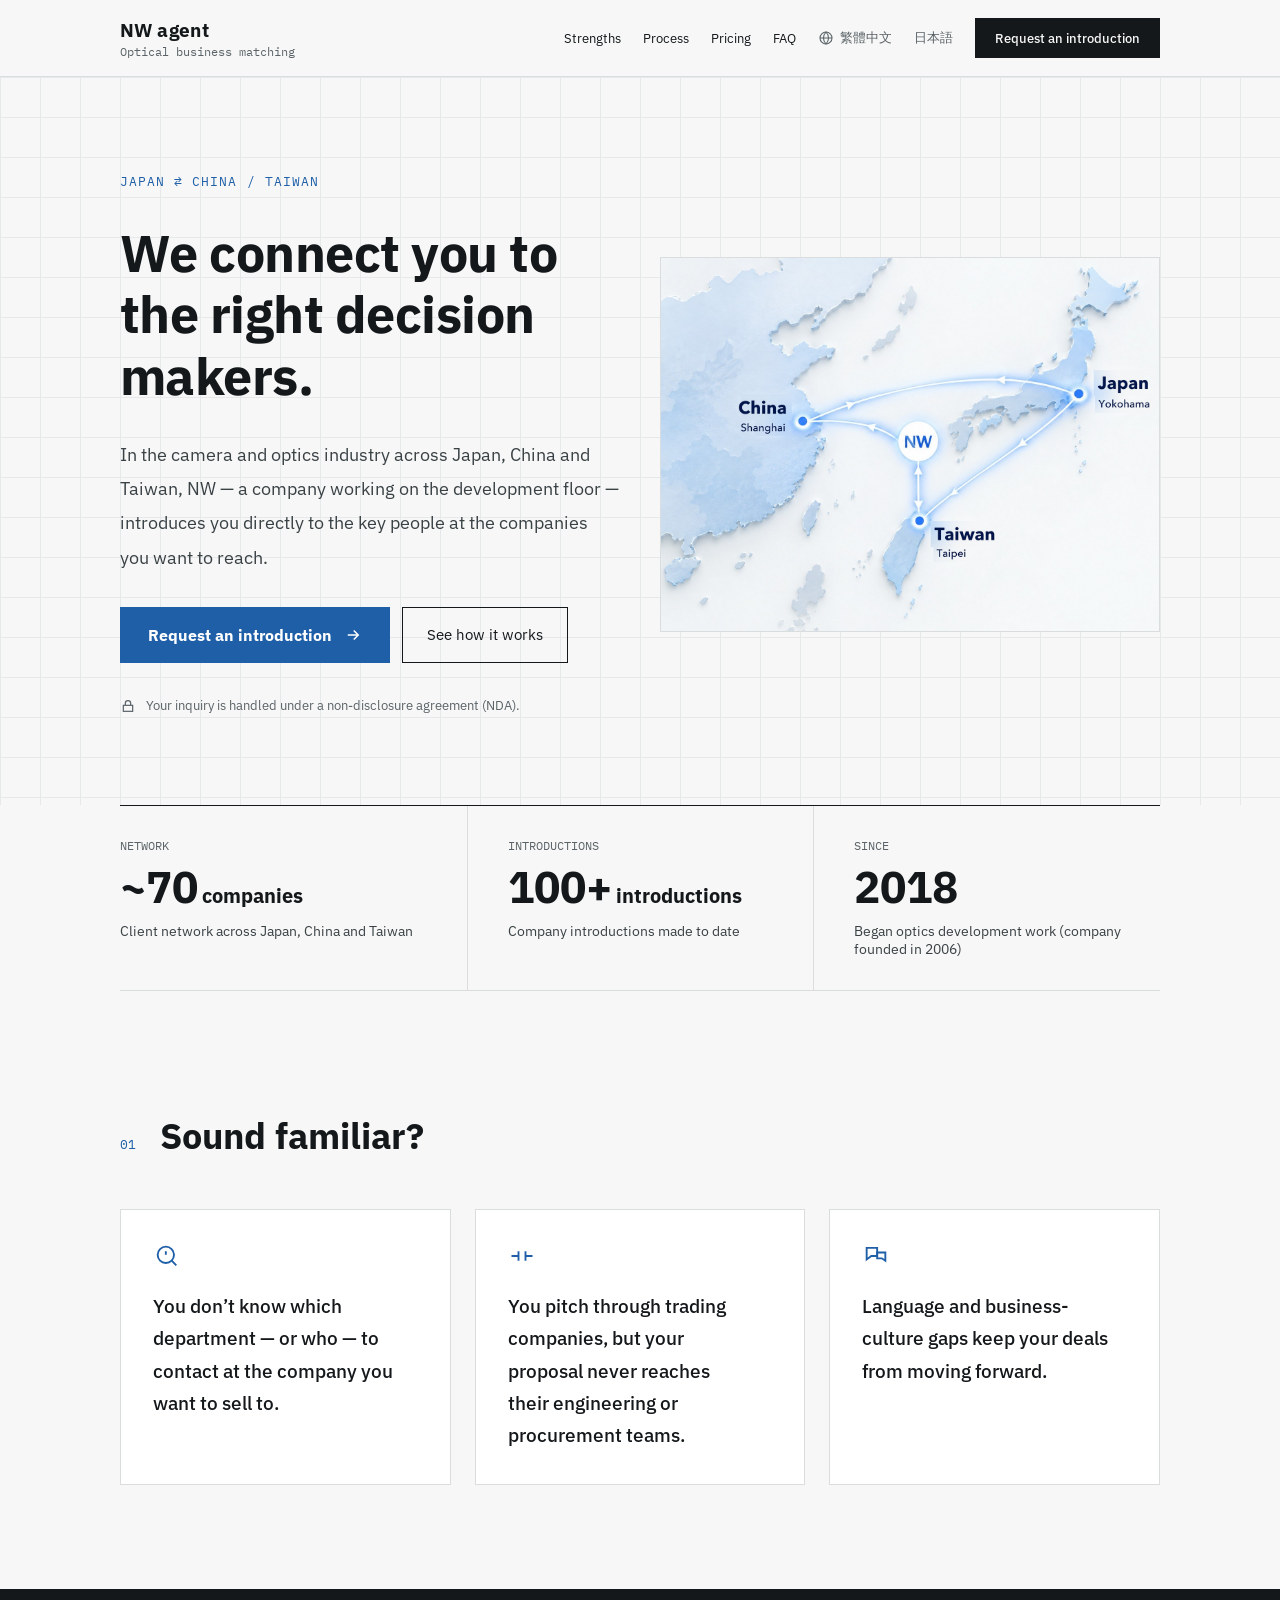
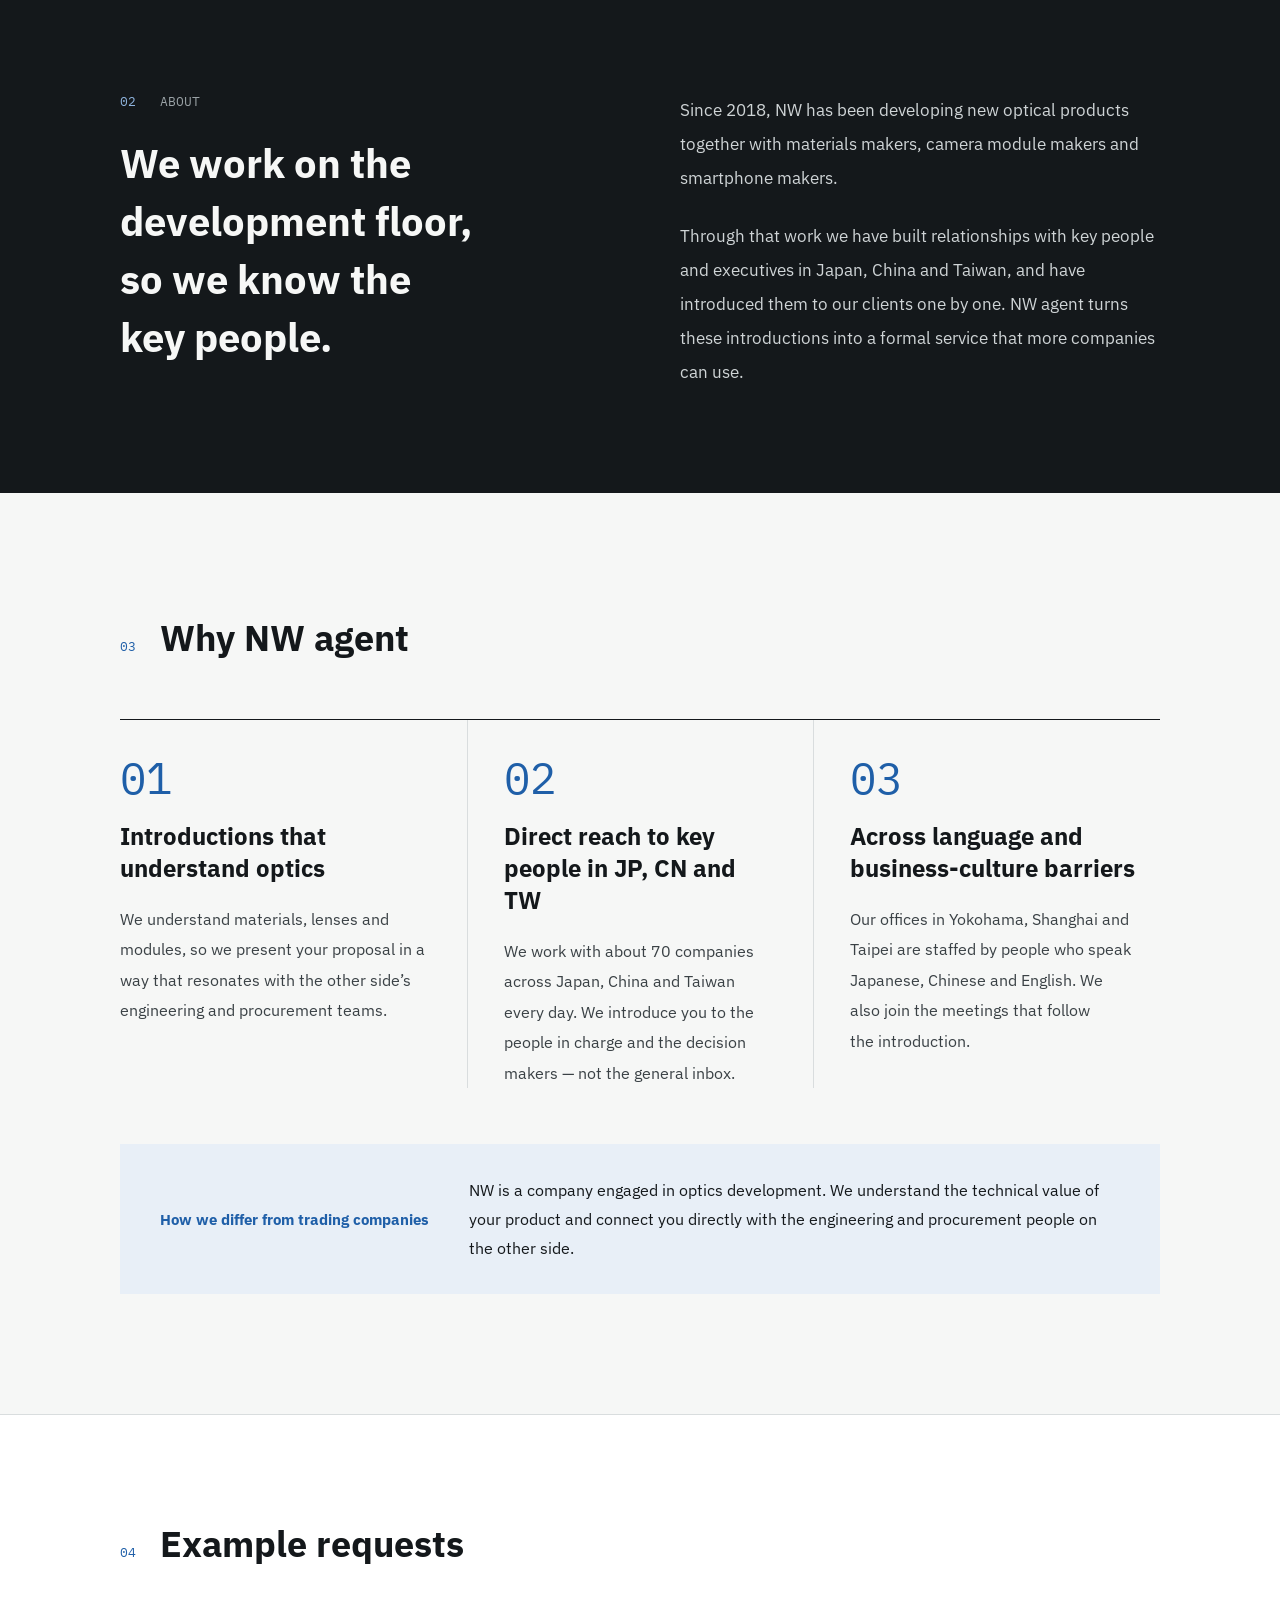
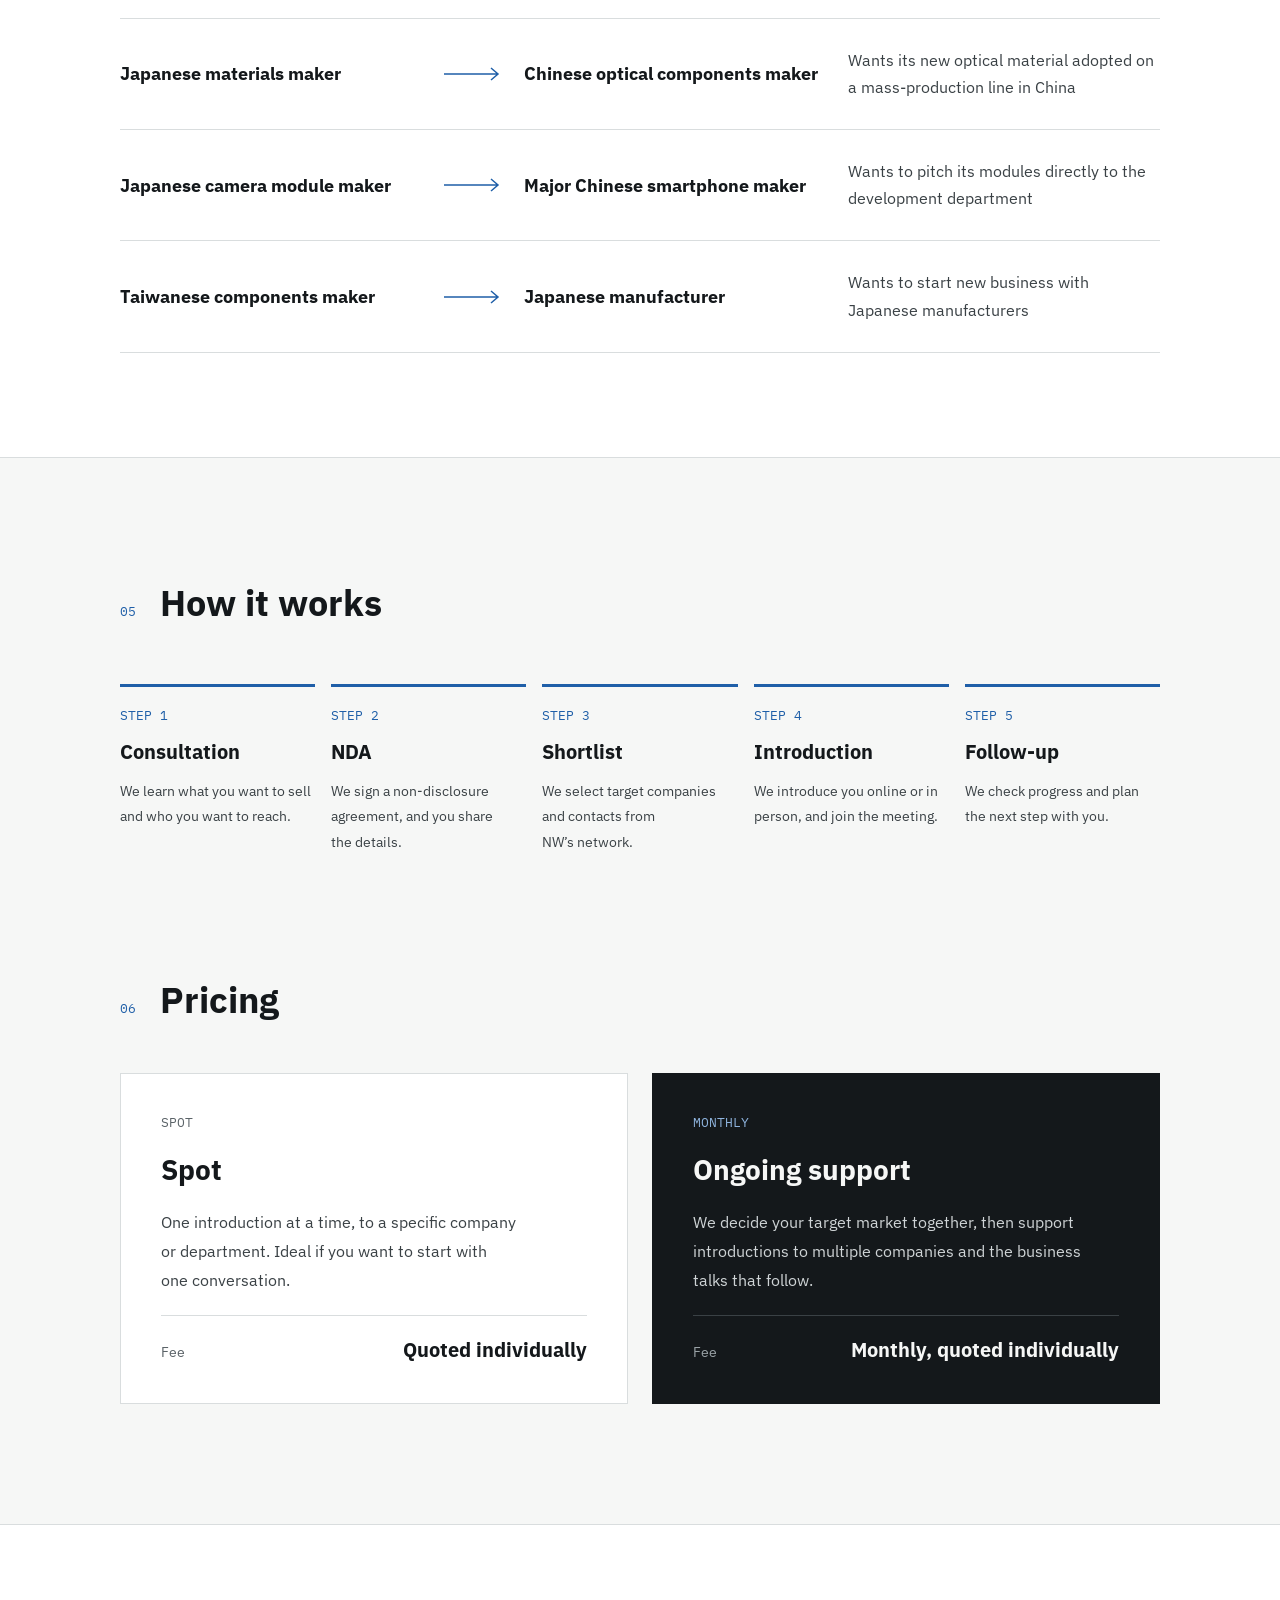
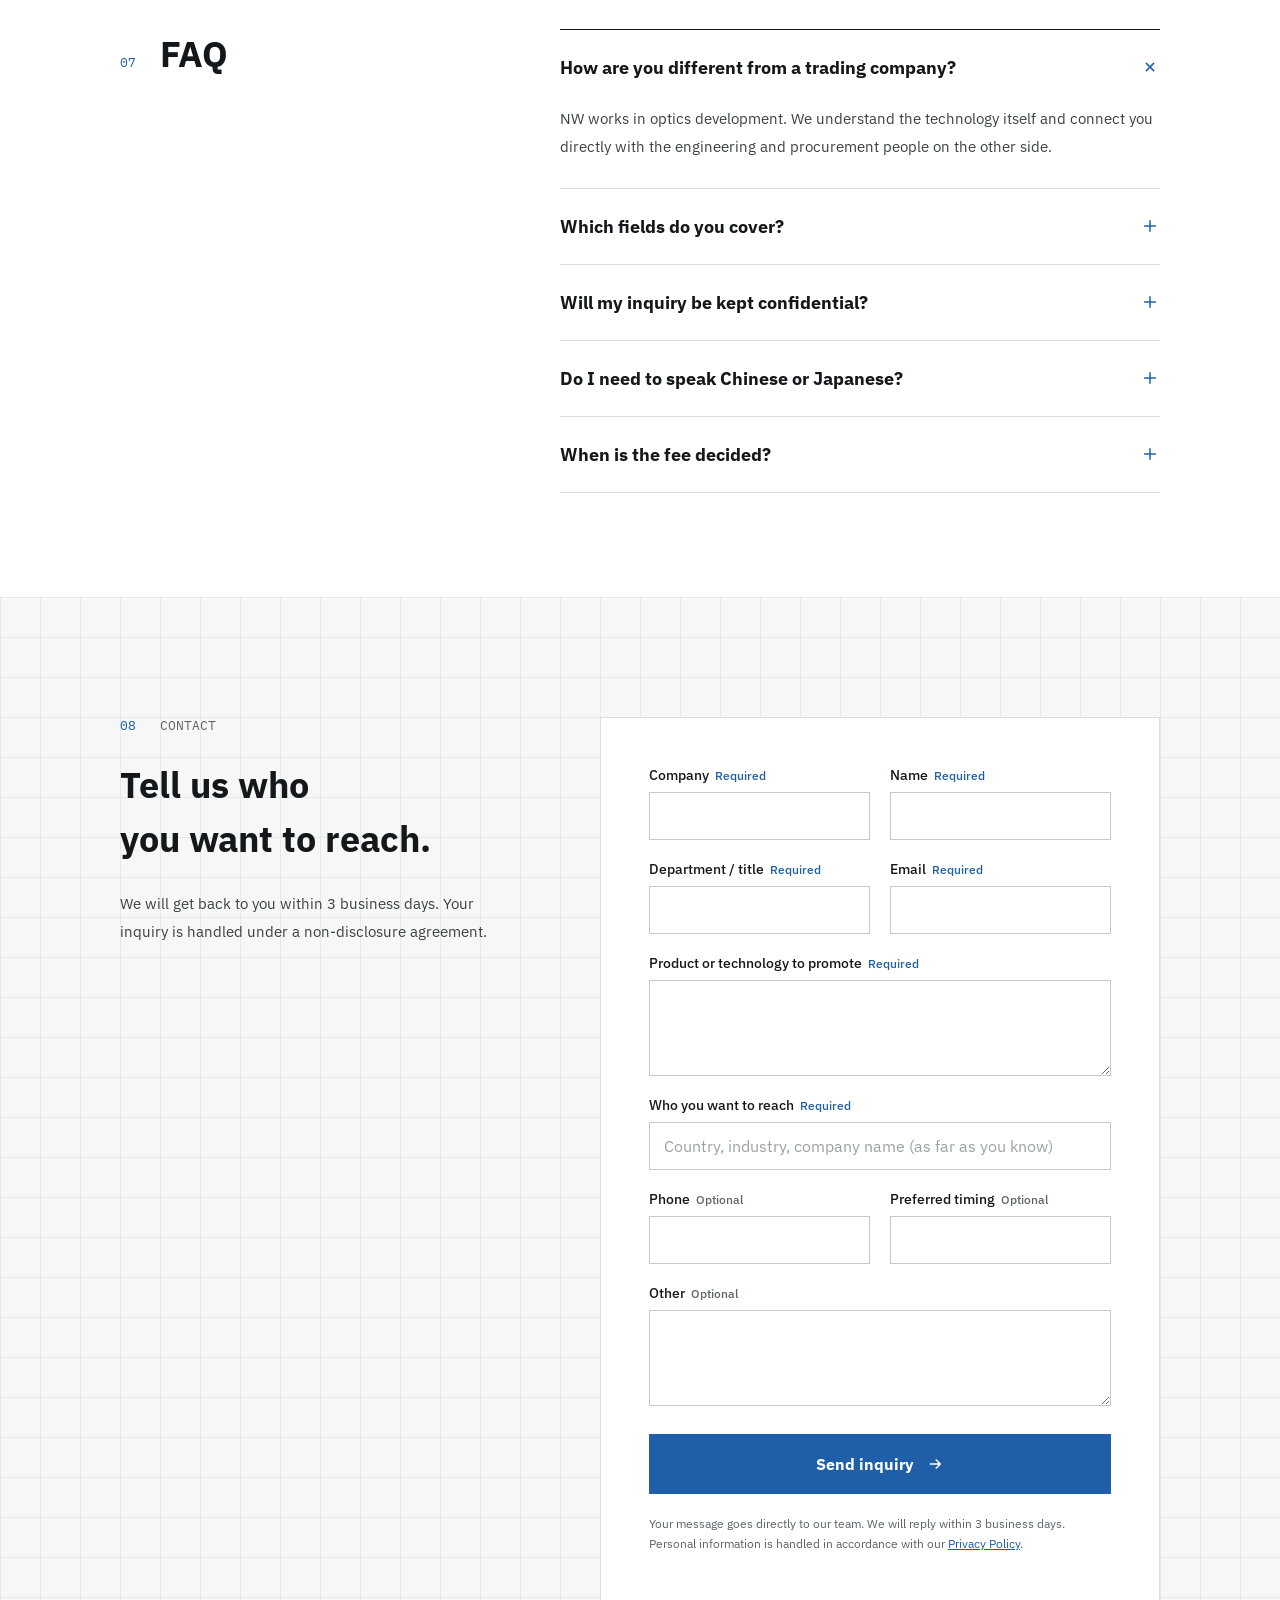
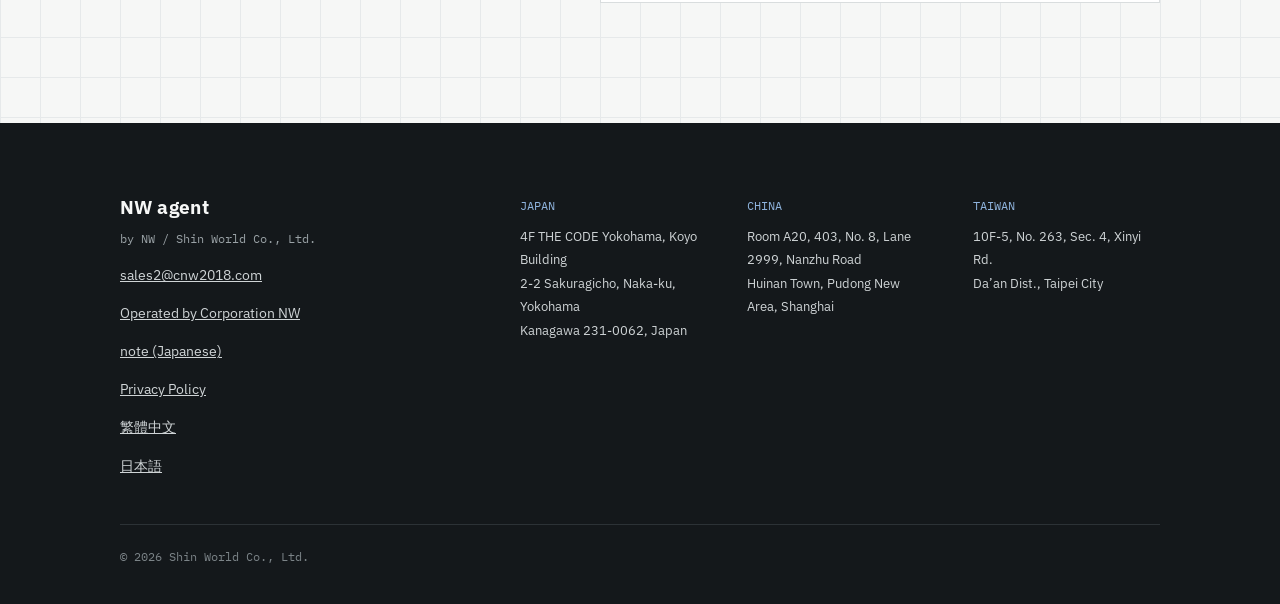
==== en/index.html @ 867766c2 "NW agent の英語版（/agent/en/）を追加する - 日本語版から生成した英語版ページ、英語表記の地図、英語の送信完了メッセージ - 日本語版・繁體中文版に English へのリンクを追" ====
<!doctype html>
<html lang="en">
<head>
<meta charset="utf-8">
<meta name="viewport" content="width=device-width, initial-scale=1">
<title>NW agent | Optical business matching across Japan, China and Taiwan</title>
<meta name="description" content="In the camera and optics industry across Japan, China and Taiwan, NW — a company working on the development floor — introduces you directly to the key people at the companies you want to reach.">
<link rel="preconnect" href="https://fonts.googleapis.com">
<link rel="preconnect" href="https://fonts.gstatic.com" crossorigin>
<link rel="stylesheet" href="https://fonts.googleapis.com/css2?family=IBM+Plex+Mono:wght@400;500&family=IBM+Plex+Sans:wght@400;500;700&display=swap">
<link rel="alternate" hreflang="ja" href="https://cnw2026.com/agent/">
<link rel="alternate" hreflang="zh-Hant-TW" href="https://cnw2026.com/agent/zh-tw/">
<link rel="alternate" hreflang="en" href="https://cnw2026.com/agent/en/">
<link rel="stylesheet" href="../css/style.css">
</head>
<body>

<header class="site-header">
  <div class="wrap">
    <a class="brand" href="#top">
      <span class="brand-name">NW agent</span>
      <span class="brand-sub">Optical business matching</span>
    </a>
    <button class="menu-btn" type="button" aria-label="Open menu" aria-expanded="false" aria-controls="site-nav">
      <svg width="24" height="24" viewBox="0 0 24 24" fill="none" stroke="currentColor" stroke-width="1.8" aria-hidden="true"><path d="M4 7h16M4 12h16M4 17h16"/></svg>
    </button>
    <nav class="nav" id="site-nav" aria-label="Page menu">
      <a href="#strengths">Strengths</a>
      <a href="#flow">Process</a>
      <a href="#pricing">Pricing</a>
      <a href="#faq">FAQ</a>
      <a class="lang-link" href="../zh-tw/" lang="zh-Hant-TW" hreflang="zh-Hant-TW"><svg width="16" height="16" viewBox="0 0 24 24" fill="none" stroke="currentColor" stroke-width="1.6" aria-hidden="true"><circle cx="12" cy="12" r="9"/><path d="M3 12h18M12 3c2.5 2.7 3.8 5.7 3.8 9s-1.3 6.3-3.8 9c-2.5-2.7-3.8-5.7-3.8-9S9.5 5.7 12 3z"/></svg>繁體中文</a>
      <a class="lang-link" href="../" lang="ja" hreflang="ja">日本語</a>
      <a class="nav-cta" href="#contact">Request an introduction</a>
    </nav>
  </div>
</header>

<main id="top">

  <section class="hero grid-bg">
    <div class="wrap">
      <div class="hero-copy">
        <span class="eyebrow">JAPAN ⇄ CHINA / TAIWAN</span>
        <h1>We connect you to<br>the right decision makers.</h1>
        <p class="hero-lead">In the camera and optics industry across Japan, China and Taiwan, NW — a company working on the development floor — introduces you directly to the key people at the companies you want to reach.</p>
        <div class="hero-actions">
          <a class="btn btn-primary" href="#contact">Request an introduction
            <svg width="18" height="18" viewBox="0 0 24 24" fill="none" stroke="currentColor" stroke-width="2" aria-hidden="true"><path d="M5 12h14M13 6l6 6-6 6"/></svg>
          </a>
          <a class="btn btn-outline" href="#flow">See how it works</a>
        </div>
        <p class="nda">
          <svg width="16" height="16" viewBox="0 0 24 24" fill="none" stroke="currentColor" stroke-width="1.8" aria-hidden="true"><rect x="5" y="11" width="14" height="9"/><path d="M8 11V8a4 4 0 0 1 8 0v3"/></svg>
          Your inquiry is handled under a non-disclosure agreement (NDA).
        </p>
      </div>
      <div class="hero-visual">
        <img class="hero-map" src="../images/network-map-en.jpg" width="1448" height="1086" alt="Network map: NW connects Japan (Yokohama), China (Shanghai) and Taiwan (Taipei)">
      </div>
    </div>
  </section>

  <div class="wrap">
    <div class="numbers">
      <div class="num">
        <span class="num-label">NETWORK</span>
        <span class="num-value">~70<small>companies</small></span>
        <span class="num-desc">Client network across Japan, China and Taiwan</span>
      </div>
      <div class="num">
        <span class="num-label">INTRODUCTIONS</span>
        <span class="num-value">100+<small>introductions</small></span>
        <span class="num-desc">Company introductions made to date</span>
      </div>
      <div class="num">
        <span class="num-label">SINCE</span>
        <span class="num-value">2018</span>
        <span class="num-desc">Began optics development work (company founded in 2006)</span>
      </div>
    </div>
  </div>

  <section class="problems" aria-labelledby="problems-title">
    <div class="wrap">
      <div class="sec-head">
        <span class="sec-num">01</span>
        <h2 class="sec-title" id="problems-title">Sound familiar?</h2>
      </div>
      <div class="cards-3">
        <div class="problem">
          <svg width="28" height="28" viewBox="0 0 24 24" fill="none" stroke="#1f5fa8" stroke-width="1.6" aria-hidden="true"><circle cx="11" cy="11" r="7"/><path d="M20 20l-4-4M11 8v3M11 14h.01"/></svg>
          <p>You don&#8217;t know which department — or who — to contact at the company you want to sell to.</p>
        </div>
        <div class="problem">
          <svg width="28" height="28" viewBox="0 0 24 24" fill="none" stroke="#1f5fa8" stroke-width="1.6" aria-hidden="true"><path d="M3 12h6M15 12h6M9 8v8M15 8v8"/></svg>
          <p>You pitch through trading companies, but your proposal never reaches their engineering or procurement teams.</p>
        </div>
        <div class="problem">
          <svg width="28" height="28" viewBox="0 0 24 24" fill="none" stroke="#1f5fa8" stroke-width="1.6" aria-hidden="true"><path d="M4 5h9v7H8l-4 3z"/><path d="M13 9h7v7l-3-2h-4z"/></svg>
          <p>Language and business-culture gaps keep your deals from moving forward.</p>
        </div>
      </div>
    </div>
  </section>

  <section class="about" aria-labelledby="about-title">
    <div class="wrap">
      <div class="about-head">
        <div class="sec-head">
          <span class="sec-num" style="color: var(--accent-on-dark);">02</span>
          <span class="mono" style="font-size: 13px; color: var(--text-4);">ABOUT</span>
        </div>
        <h2 id="about-title">We work on the development floor,<br>so we know the key people.</h2>
      </div>
      <div class="about-body">
        <p>Since 2018, NW has been developing new optical products together with materials makers, camera module makers and smartphone makers.</p>
        <p>Through that work we have built relationships with key people and executives in Japan, China and Taiwan, and have introduced them to our clients one by one. NW agent turns these introductions into a formal service that more companies can use.</p>
      </div>
    </div>
  </section>

  <section class="strengths" id="strengths" aria-labelledby="strengths-title">
    <div class="wrap">
      <div class="sec-head">
        <span class="sec-num">03</span>
        <h2 class="sec-title" id="strengths-title">Why NW agent</h2>
      </div>
      <div class="strength-list">
        <div class="strength">
          <span class="strength-num">01</span>
          <h3>Introductions that understand optics</h3>
          <p>We understand materials, lenses and modules, so we present your proposal in a way that resonates with the other side&#8217;s engineering and procurement teams.</p>
        </div>
        <div class="strength">
          <span class="strength-num">02</span>
          <h3>Direct reach to key people in JP, CN and TW</h3>
          <p>We work with about 70 companies across Japan, China and Taiwan every day. We introduce you to the people in charge and the decision makers — not the general inbox.</p>
        </div>
        <div class="strength">
          <span class="strength-num">03</span>
          <h3>Across language and business-culture barriers</h3>
          <p>Our offices in Yokohama, Shanghai and Taipei are staffed by people who speak Japanese, Chinese and English. We also join the meetings that follow the introduction.</p>
        </div>
      </div>
      <div class="diff">
        <span class="diff-label">How we differ from trading companies</span>
        <p>NW is a company engaged in optics development. We understand the technical value of your product and connect you directly with the engineering and procurement people on the other side.</p>
      </div>
    </div>
  </section>

  <section class="cases" aria-labelledby="cases-title">
    <div class="wrap">
      <div class="sec-head">
        <span class="sec-num">04</span>
        <h2 class="sec-title" id="cases-title">Example requests</h2>
      </div>
      <div>
        <div class="case">
          <span class="case-party">Japanese materials maker</span>
          <svg width="56" height="16" viewBox="0 0 56 16" fill="none" stroke="#1f5fa8" stroke-width="1.5" aria-label="to"><path d="M0 8h54M47 2l7 6-7 6"/></svg>
          <span class="case-party">Chinese optical components maker</span>
          <p>Wants its new optical material adopted on a mass-production line in China</p>
        </div>
        <div class="case">
          <span class="case-party">Japanese camera module maker</span>
          <svg width="56" height="16" viewBox="0 0 56 16" fill="none" stroke="#1f5fa8" stroke-width="1.5" aria-label="to"><path d="M0 8h54M47 2l7 6-7 6"/></svg>
          <span class="case-party">Major Chinese smartphone maker</span>
          <p>Wants to pitch its modules directly to the development department</p>
        </div>
        <div class="case">
          <span class="case-party">Taiwanese components maker</span>
          <svg width="56" height="16" viewBox="0 0 56 16" fill="none" stroke="#1f5fa8" stroke-width="1.5" aria-label="to"><path d="M0 8h54M47 2l7 6-7 6"/></svg>
          <span class="case-party">Japanese manufacturer</span>
          <p>Wants to start new business with Japanese manufacturers</p>
        </div>
      </div>
    </div>
  </section>

  <section class="flow" id="flow" aria-labelledby="flow-title">
    <div class="wrap">
      <div class="sec-head">
        <span class="sec-num">05</span>
        <h2 class="sec-title" id="flow-title">How it works</h2>
      </div>
      <ol class="steps">
        <li class="step"><span class="step-num">STEP 1</span><h3>Consultation</h3><p>We learn what you want to sell and who you want to reach.</p></li>
        <li class="step"><span class="step-num">STEP 2</span><h3>NDA</h3><p>We sign a non-disclosure agreement, and you share the details.</p></li>
        <li class="step"><span class="step-num">STEP 3</span><h3>Shortlist</h3><p>We select target companies and contacts from NW&#8217;s network.</p></li>
        <li class="step"><span class="step-num">STEP 4</span><h3>Introduction</h3><p>We introduce you online or in person, and join the meeting.</p></li>
        <li class="step"><span class="step-num">STEP 5</span><h3>Follow-up</h3><p>We check progress and plan the next step with you.</p></li>
      </ol>
    </div>
  </section>

  <section class="pricing" id="pricing" aria-labelledby="pricing-title">
    <div class="wrap">
      <div class="sec-head">
        <span class="sec-num">06</span>
        <h2 class="sec-title" id="pricing-title">Pricing</h2>
      </div>
      <div class="plans">
        <div class="plan">
          <span class="plan-tag">SPOT</span>
          <h3>Spot</h3>
          <p>One introduction at a time, to a specific company or department. Ideal if you want to start with one conversation.</p>
          <div class="plan-price"><span>Fee</span><span>Quoted individually</span></div>
        </div>
        <div class="plan plan-dark">
          <span class="plan-tag">MONTHLY</span>
          <h3>Ongoing support</h3>
          <p>We decide your target market together, then support introductions to multiple companies and the business talks that follow.</p>
          <div class="plan-price"><span>Fee</span><span>Monthly, quoted individually</span></div>
        </div>
      </div>
    </div>
  </section>

  <section class="faq" id="faq" aria-labelledby="faq-title">
    <div class="wrap">
      <div class="sec-head">
        <span class="sec-num">07</span>
        <h2 class="sec-title" id="faq-title">FAQ</h2>
      </div>
      <div class="faq-list">
        <details open>
          <summary>How are you different from a trading company?<svg width="20" height="20" viewBox="0 0 24 24" fill="none" stroke="currentColor" stroke-width="1.8" aria-hidden="true"><path d="M12 5v14M5 12h14"/></svg></summary>
          <p>NW works in optics development. We understand the technology itself and connect you directly with the engineering and procurement people on the other side.</p>
        </details>
        <details>
          <summary>Which fields do you cover?<svg width="20" height="20" viewBox="0 0 24 24" fill="none" stroke="currentColor" stroke-width="1.8" aria-hidden="true"><path d="M12 5v14M5 12h14"/></svg></summary>
          <p>Mainly cameras and optics — materials, lenses, camera modules and smartphones. Feel free to ask about adjacent fields too.</p>
        </details>
        <details>
          <summary>Will my inquiry be kept confidential?<svg width="20" height="20" viewBox="0 0 24 24" fill="none" stroke="currentColor" stroke-width="1.8" aria-hidden="true"><path d="M12 5v14M5 12h14"/></svg></summary>
          <p>Yes. We sign a non-disclosure agreement (NDA) before discussing the details.</p>
        </details>
        <details>
          <summary>Do I need to speak Chinese or Japanese?<svg width="20" height="20" viewBox="0 0 24 24" fill="none" stroke="currentColor" stroke-width="1.8" aria-hidden="true"><path d="M12 5v14M5 12h14"/></svg></summary>
          <p>No. Our offices in Yokohama, Shanghai and Taipei have staff who work in Japanese, Chinese and English.</p>
        </details>
        <details>
          <summary>When is the fee decided?<svg width="20" height="20" viewBox="0 0 24 24" fill="none" stroke="currentColor" stroke-width="1.8" aria-hidden="true"><path d="M12 5v14M5 12h14"/></svg></summary>
          <p>After the initial consultation, we quote based on the introductions you need.</p>
        </details>
      </div>
    </div>
  </section>

  <section class="contact grid-bg" id="contact" aria-labelledby="contact-title">
    <div class="wrap">
      <div class="contact-head">
        <div class="sec-head">
          <span class="sec-num">08</span>
          <span class="mono" style="font-size: 13px; color: var(--text-3);">CONTACT</span>
        </div>
        <h2 id="contact-title">Tell us who<br>you want to reach.</h2>
        <p>We will get back to you within 3 business days. Your inquiry is handled under a non-disclosure agreement.</p>
      </div>

            <form class="form" id="contact-form" novalidate action="https://formspree.io/f/meaoeaed" method="POST" data-subject="NW agent Inquiry">
        <input type="hidden" name="_subject" value="NW agent Inquiry (English)">
        <input type="hidden" name="_language" value="en">
        <p class="form-gotcha" aria-hidden="true"><label>Leave this field empty<input type="text" name="_gotcha" tabindex="-1" autocomplete="off"></label></p>
        <div class="form-row">
          <div class="field"><label for="f-company">Company<span class="req">Required</span></label><input id="f-company" name="Company" required autocomplete="organization"></div>
          <div class="field"><label for="f-name">Name<span class="req">Required</span></label><input id="f-name" name="Name" required autocomplete="name"></div>
          <div class="field"><label for="f-dept">Department / title<span class="req">Required</span></label><input id="f-dept" name="Department / title" required autocomplete="organization-title"></div>
          <div class="field"><label for="f-email">Email<span class="req">Required</span></label><input id="f-email" name="email" type="email" required autocomplete="email"></div>
        </div>
        <div class="field"><label for="f-product">Product or technology to promote<span class="req">Required</span></label><textarea id="f-product" name="Product or technology" required></textarea></div>
        <div class="field"><label for="f-target">Who you want to reach<span class="req">Required</span></label><input id="f-target" name="Target" required placeholder="Country, industry, company name (as far as you know)"></div>
        <div class="form-row">
          <div class="field"><label for="f-tel">Phone<span class="opt">Optional</span></label><input id="f-tel" name="Phone" type="tel" autocomplete="tel"></div>
          <div class="field"><label for="f-when">Preferred timing<span class="opt">Optional</span></label><input id="f-when" name="Timing"></div>
        </div>
        <div class="field"><label for="f-note">Other<span class="opt">Optional</span></label><textarea id="f-note" name="Other"></textarea></div>
        <button class="btn btn-primary" type="submit">Send inquiry
          <svg width="18" height="18" viewBox="0 0 24 24" fill="none" stroke="currentColor" stroke-width="2" aria-hidden="true"><path d="M5 12h14M13 6l6 6-6 6"/></svg>
        </button>
        <p class="form-status" id="form-status" role="status" aria-live="polite" hidden></p>
        <p class="form-note">Your message goes directly to our team. We will reply within 3 business days. Personal information is handled in accordance with our <a href="../../en/privacy/">Privacy Policy</a>.</p>
      </form>
    </div>
  </section>

</main>

<footer class="site-footer">
  <div class="wrap">
    <div class="footer-grid">
      <div class="footer-brand">
        <span class="brand-name">NW agent</span>
        <span class="mono">by NW / Shin World Co., Ltd.</span>
        <a href="mailto:sales2@cnw2018.com">sales2@cnw2018.com</a>
        <a href="../../en/">Operated by Corporation NW</a>
        <a href="https://note.com/nw_agent" target="_blank" rel="noopener" lang="ja">note (Japanese)</a>
        <a href="../../en/privacy/">Privacy Policy</a>
        <a class="footer-lang" href="../zh-tw/" lang="zh-Hant-TW" hreflang="zh-Hant-TW">繁體中文</a>
        <a class="footer-lang" href="../" lang="ja" hreflang="ja">日本語</a>
      </div>
      <address class="office">
        <span class="mono">JAPAN</span>
        <span>4F THE CODE Yokohama, Koyo Building<br class="pc">2-2 Sakuragicho, Naka-ku, Yokohama<br class="pc">Kanagawa 231-0062, Japan</span>
      </address>
      <address class="office">
        <span class="mono">CHINA</span>
        <span>Room A20, 403, No. 8, Lane 2999, Nanzhu Road<br class="pc">Huinan Town, Pudong New Area, Shanghai</span>
      </address>
      <address class="office">
        <span class="mono">TAIWAN</span>
        <span>10F-5, No. 263, Sec. 4, Xinyi Rd.<br class="pc">Da&#8217;an Dist., Taipei City</span>
      </address>
    </div>
    <div class="copyright mono">© 2026 Shin World Co., Ltd.</div>
  </div>
</footer>

<script src="../js/main.js"></script>
</body>
</html>
---- css/style.css ----
:root {
  --bg: #f6f7f6;
  --white: #ffffff;
  --ink: #14181b;
  --text-2: #3a4145;
  --text-3: #5b6368;
  --text-4: #9aa2a6;
  --line: #d9ddde;
  --field: #c3c9cb;
  --grid: #e6e9ea;
  --accent: #1f5fa8;
  --accent-hover: #164a85;
  --accent-soft: #e8eff7;
  --accent-on-dark: #8fb4de;
  --on-dark: #cfd4d6;
  --on-dark-line: #3a4145;
  --placeholder: #e0a860;
  --sans: "IBM Plex Sans JP", "Hiragino Sans", "Yu Gothic", sans-serif;
  --mono: "IBM Plex Mono", ui-monospace, Menlo, monospace;
  --pad: 120px;
}
* { box-sizing: border-box; }
html { scroll-behavior: smooth; }
@media (prefers-reduced-motion: reduce) { html { scroll-behavior: auto; } }
body {
  margin: 0;
  overflow-x: hidden;
  background: var(--bg);
  color: var(--ink);
  font-family: var(--sans);
  -webkit-font-smoothing: antialiased;
}
h1, h2, h3, p { margin: 0; }
:lang(zh-Hant-TW) { --sans: "Noto Sans TC", "PingFang TC", "Microsoft JhengHei", sans-serif; }
:lang(ja) { --sans: "IBM Plex Sans JP", "Hiragino Sans", "Yu Gothic", sans-serif; }
:lang(en) { --sans: "IBM Plex Sans", "Helvetica Neue", Arial, sans-serif; }
p, h2 { text-wrap: pretty; }
img { display: block; max-width: 100%; height: auto; }
a { color: var(--accent); }
a:hover { color: var(--accent-hover); }
.mono { font-family: var(--mono); }
.wrap { max-width: 1440px; margin: 0 auto; padding-left: var(--pad); padding-right: var(--pad); }
.grid-bg {
  background-image: linear-gradient(var(--grid) 1px, transparent 1px), linear-gradient(90deg, var(--grid) 1px, transparent 1px);
  background-size: 40px 40px;
}
.sec-head { display: flex; align-items: baseline; gap: 24px; }
.sec-num { font-family: var(--mono); font-size: 13px; color: var(--accent); }
.sec-title { font-size: 36px; font-weight: 700; line-height: 1.4; }

/* buttons */
.btn {
  display: inline-flex; align-items: center; justify-content: center; gap: 12px;
  min-height: 56px; padding: 0 28px;
  font: inherit; font-size: 16px; font-weight: 700;
  text-decoration: none; cursor: pointer; border: 0;
  transition: background-color .15s;
}
.btn-primary { background: var(--accent); color: #fff; }
.btn-primary:hover { background: var(--accent-hover); color: #fff; }
.btn-outline { background: transparent; color: var(--ink); border: 1px solid var(--ink); font-weight: 400; font-size: 15px; padding: 0 24px; }
.btn-outline:hover { background: var(--white); color: var(--ink); }
.btn svg { flex-shrink: 0; }

/* header */
.site-header { position: sticky; top: 0; z-index: 10; background: rgba(246, 247, 246, .94); backdrop-filter: blur(6px); border-bottom: 1px solid var(--line); }
.site-header .wrap { display: flex; align-items: center; justify-content: space-between; height: 76px; }
.brand { display: flex; align-items: baseline; gap: 14px; color: var(--ink); text-decoration: none; }
.brand:hover { color: var(--ink); }
.brand-name { font-size: 22px; font-weight: 700; letter-spacing: .02em; }
.brand-sub { font-family: var(--mono); font-size: 12px; color: var(--text-3); }
.nav { display: flex; align-items: center; gap: 36px; font-size: 14px; }
.nav a { color: var(--ink); text-decoration: none; }
.nav a:hover { color: var(--accent); }
.nav .nav-cta { display: inline-flex; align-items: center; height: 40px; padding: 0 20px; background: var(--ink); color: var(--bg); font-weight: 500; }
.nav .nav-cta:hover { background: var(--accent); color: #fff; }
.nav .lang-link { display: inline-flex; align-items: center; gap: 6px; color: var(--text-3); }
.nav .lang-link:hover { color: var(--accent); }
.footer-lang { color: var(--on-dark); font-size: 13px; }
.menu-btn { display: none; width: 44px; height: 44px; align-items: center; justify-content: center; background: none; border: 0; color: var(--ink); cursor: pointer; }

/* hero */
.hero .wrap { display: grid; grid-template-columns: minmax(0, 1fr) minmax(0, 1fr); gap: 40px; align-items: center; padding-top: 96px; padding-bottom: 88px; }
.hero-copy { display: flex; flex-direction: column; gap: 32px; }
.eyebrow { font-family: var(--mono); font-size: 13px; color: var(--accent); letter-spacing: .08em; }
.hero h1 { font-size: 60px; line-height: 1.25; font-weight: 700; letter-spacing: -.01em; }
.hero-lead { font-size: 18px; line-height: 1.9; color: var(--text-2); max-width: 540px; }
.hero-actions { display: flex; flex-wrap: wrap; gap: 12px; }
.nda { display: flex; align-items: flex-start; gap: 10px; font-size: 13px; line-height: 1.7; color: var(--text-3); }
.nda svg { flex-shrink: 0; margin-top: 3px; }
.hero-map { border: 1px solid var(--line); width: 100%; aspect-ratio: 4 / 3; object-fit: cover; }

/* numbers */
.numbers { display: grid; grid-template-columns: repeat(3, minmax(0, 1fr)); border-top: 1px solid var(--ink); border-bottom: 1px solid var(--line); }
.num { display: flex; flex-direction: column; gap: 8px; padding: 32px 0 32px 40px; border-left: 1px solid var(--line); }
.num:first-child { padding-left: 0; border-left: 0; }
.num-label { font-family: var(--mono); font-size: 12px; color: var(--text-3); }
.num-value { font-size: 44px; font-weight: 700; line-height: 1.2; }
.num-value small { font-size: 20px; margin-left: 4px; }
.num-desc { font-size: 14px; color: var(--text-2); }

/* problems */
.problems .wrap { display: flex; flex-direction: column; gap: 48px; padding-top: 120px; padding-bottom: 104px; }
.cards-3 { display: grid; grid-template-columns: repeat(3, minmax(0, 1fr)); gap: 24px; }
.problem { display: flex; flex-direction: column; gap: 20px; padding: 32px; background: var(--white); border: 1px solid var(--line); }
.problem p { font-size: 19px; line-height: 1.7; font-weight: 500; }

/* about */
.about { background: var(--ink); color: var(--bg); }
.about .wrap { display: grid; grid-template-columns: minmax(0, 1fr) minmax(0, 1fr); gap: 80px; padding-top: 104px; padding-bottom: 104px; }
.about-head { display: flex; flex-direction: column; gap: 24px; }
.about h2 { font-size: 40px; line-height: 1.45; font-weight: 700; }
.about-body { display: flex; flex-direction: column; gap: 24px; font-size: 17px; line-height: 2; color: var(--on-dark); }

/* strengths */
.strengths .wrap { display: flex; flex-direction: column; gap: 56px; padding-top: 120px; padding-bottom: 120px; }
.strength-list { display: grid; grid-template-columns: repeat(3, minmax(0, 1fr)); border-top: 1px solid var(--ink); }
.strength { display: flex; flex-direction: column; gap: 20px; padding: 36px 36px 0; border-left: 1px solid var(--line); }
.strength:first-child { padding-left: 0; border-left: 0; }
.strength:last-child { padding-right: 0; }
.strength-num { font-family: var(--mono); font-size: 44px; color: var(--accent); line-height: 1; }
.strength h3 { font-size: 24px; font-weight: 700; }
.strength p { font-size: 16px; line-height: 1.9; color: var(--text-2); }
.diff { display: flex; gap: 40px; align-items: center; padding: 32px 40px; background: var(--accent-soft); }
.diff-label { flex-shrink: 0; font-size: 15px; font-weight: 700; color: var(--accent); }
.diff p { font-size: 16px; line-height: 1.8; }

/* cases */
.cases { background: var(--white); border-top: 1px solid var(--line); border-bottom: 1px solid var(--line); }
.cases .wrap { display: flex; flex-direction: column; gap: 48px; padding-top: 104px; padding-bottom: 104px; }
.case { display: grid; grid-template-columns: 300px 56px 300px minmax(0, 1fr); align-items: center; gap: 24px; padding: 28px 0; border-top: 1px solid var(--line); }
.case:last-child { border-bottom: 1px solid var(--line); }
.case-party { font-size: 18px; font-weight: 700; }
.case p { font-size: 16px; color: var(--text-2); line-height: 1.7; }

/* flow */
.flow .wrap { display: flex; flex-direction: column; gap: 56px; padding-top: 120px; padding-bottom: 120px; }
.steps { display: grid; grid-template-columns: repeat(5, minmax(0, 1fr)); gap: 16px; list-style: none; margin: 0; padding: 0; }
.step { display: flex; flex-direction: column; gap: 14px; padding-top: 20px; border-top: 3px solid var(--accent); }
.step-num { font-family: var(--mono); font-size: 13px; color: var(--accent); }
.step h3 { font-size: 20px; font-weight: 700; }
.step p { font-size: 14px; line-height: 1.8; color: var(--text-2); }

/* pricing */
.pricing .wrap { display: flex; flex-direction: column; gap: 48px; padding-bottom: 120px; }
.plans { display: grid; grid-template-columns: repeat(2, minmax(0, 1fr)); gap: 24px; }
.plan { display: flex; flex-direction: column; gap: 20px; padding: 40px; background: var(--white); border: 1px solid var(--line); }
.plan-tag { font-family: var(--mono); font-size: 13px; color: var(--text-3); }
.plan h3 { font-size: 28px; font-weight: 700; }
.plan p { font-size: 16px; line-height: 1.8; color: var(--text-2); flex-grow: 1; }
.plan-price { display: flex; justify-content: space-between; align-items: baseline; gap: 16px; padding-top: 20px; border-top: 1px solid var(--line); }
.plan-price span:first-child { font-size: 14px; color: var(--text-3); }
.plan-price span:last-child { font-size: 20px; font-weight: 700; }
.plan-dark { background: var(--ink); color: var(--bg); border-color: var(--ink); }
.plan-dark .plan-tag { color: var(--accent-on-dark); }
.plan-dark p { color: var(--on-dark); }
.plan-dark .plan-price { border-top-color: var(--on-dark-line); }
.plan-dark .plan-price span:first-child { color: var(--text-4); }

/* faq */
.faq { background: var(--white); border-top: 1px solid var(--line); }
.faq .wrap { display: grid; grid-template-columns: 360px minmax(0, 1fr); gap: 80px; padding-top: 104px; padding-bottom: 104px; }
.faq-list { border-top: 1px solid var(--ink); }
.faq details { border-bottom: 1px solid var(--line); }
.faq summary {
  display: flex; justify-content: space-between; align-items: center; gap: 16px;
  padding: 26px 0; font-size: 18px; font-weight: 700; cursor: pointer; list-style: none;
}
.faq summary::-webkit-details-marker { display: none; }
.faq summary svg { flex-shrink: 0; transition: transform .2s; color: var(--accent); }
.faq details[open] summary svg { transform: rotate(45deg); }
.faq details p { padding: 0 0 26px; font-size: 15px; line-height: 1.9; color: var(--text-2); }

/* contact */
.contact .wrap { display: grid; grid-template-columns: 400px minmax(0, 1fr); gap: 80px; padding-top: 120px; padding-bottom: 120px; }
.contact-head { display: flex; flex-direction: column; gap: 24px; }
.contact-head h2 { font-size: 36px; line-height: 1.5; font-weight: 700; }
.contact-head p { font-size: 15px; line-height: 1.9; color: var(--text-2); }
.placeholder { color: var(--placeholder); font-weight: 700; }
.form { display: flex; flex-direction: column; gap: 20px; padding: 48px; background: var(--white); border: 1px solid var(--line); }
.form-row { display: grid; grid-template-columns: repeat(2, minmax(0, 1fr)); gap: 20px; }
.field { display: flex; flex-direction: column; gap: 8px; }
.field label { font-size: 14px; font-weight: 500; }
.req, .opt { font-size: 12px; margin-left: 6px; }
.req { color: var(--accent); }
.opt { color: var(--text-3); }
.field input, .field textarea {
  width: 100%; min-height: 48px; padding: 12px 14px;
  font: inherit; font-size: 16px; color: var(--ink);
  background: var(--white); border: 1px solid var(--field); border-radius: 0;
}
.field textarea { min-height: 96px; resize: vertical; line-height: 1.7; }
.field input::placeholder, .field textarea::placeholder { color: var(--text-4); }
.field input:focus, .field textarea:focus { outline: 2px solid var(--accent); outline-offset: -1px; border-color: var(--accent); }
.form .btn { width: 100%; min-height: 60px; margin-top: 8px; }
.form-note { font-size: 12px; line-height: 1.7; color: var(--text-3); }

/* footer */
.site-footer { background: var(--ink); color: var(--on-dark); }
.site-footer .wrap { display: flex; flex-direction: column; gap: 48px; padding-top: 72px; padding-bottom: 40px; }
.footer-grid { display: grid; grid-template-columns: 360px repeat(3, minmax(0, 1fr)); gap: 40px; }
.footer-brand { display: flex; flex-direction: column; gap: 12px; }
.footer-brand .brand-name { color: var(--bg); }
.footer-brand .mono { font-size: 12px; color: var(--text-4); }
.footer-brand a { color: var(--on-dark); font-size: 14px; margin-top: 8px; }
.office { display: flex; flex-direction: column; gap: 8px; font-size: 13px; line-height: 1.8; font-style: normal; }
.office .mono { font-size: 12px; color: var(--accent-on-dark); }
.office .placeholder { color: var(--placeholder); font-weight: 400; }
.copyright { padding-top: 24px; border-top: 1px solid #2c3236; font-size: 12px; color: #7c8488; }

/* ---------- tablet ---------- */
@media (max-width: 1180px) {
  :root { --pad: 48px; }
  .hero h1 { font-size: 48px; }
  .case { grid-template-columns: minmax(0, 1fr) 40px minmax(0, 1fr); }
  .case p { grid-column: 1 / -1; }
  .steps { grid-template-columns: repeat(3, minmax(0, 1fr)); row-gap: 32px; }
  .faq .wrap, .contact .wrap { grid-template-columns: minmax(0, 1fr); gap: 40px; }
  .footer-grid { grid-template-columns: repeat(2, minmax(0, 1fr)); }
}

/* ---------- mobile ---------- */
@media (max-width: 860px) {
  :root { --pad: 20px; }
  .grid-bg { background-size: 28px 28px; }
  .sec-head { flex-direction: column; gap: 8px; }
  .sec-num { font-size: 12px; }
  .sec-title { font-size: 24px; }

  .site-header .wrap { height: 60px; }
  .brand { flex-direction: column; gap: 2px; }
  .brand-name { font-size: 18px; }
  .brand-sub { font-size: 10px; }
  .menu-btn { display: inline-flex; }
  .nav {
    display: none; position: absolute; top: 60px; left: 0; right: 0;
    flex-direction: column; align-items: stretch; gap: 0;
    padding: 8px 20px 20px; background: var(--bg); border-bottom: 1px solid var(--line);
  }
  .nav.open { display: flex; }
  .nav a { display: flex; align-items: center; min-height: 48px; border-bottom: 1px solid var(--line); font-size: 15px; }
  .nav .lang-link { display: flex; }
  .nav .nav-cta { justify-content: center; height: 52px; margin-top: 16px; border-bottom: 0; order: 1; }

  .hero .wrap { grid-template-columns: minmax(0, 1fr); gap: 24px; padding-top: 40px; padding-bottom: 36px; }
  .hero-copy { display: contents; }
  .eyebrow { font-size: 11px; order: 1; }
  .hero h1 { font-size: 34px; line-height: 1.35; order: 2; }
  .hero-lead { font-size: 15px; order: 3; }
  .hero-visual { order: 4; }
  .hero-actions { order: 5; flex-direction: column; }
  .hero-actions .btn { width: 100%; }
  .hero-actions .btn-outline { display: none; }
  .nda { font-size: 12px; order: 6; }

  .num { gap: 4px; padding: 18px 0 18px 12px; }
  .num-label { display: none; }
  .num-value { font-size: 26px; }
  .num-value small { font-size: 13px; margin-left: 0; }
  .num-desc { font-size: 11px; line-height: 1.5; }

  .problems .wrap { gap: 24px; padding-top: 64px; padding-bottom: 56px; }
  .cards-3 { grid-template-columns: minmax(0, 1fr); gap: 12px; }
  .problem { flex-direction: row; align-items: flex-start; gap: 16px; padding: 20px; }
  .problem svg { width: 24px; height: 24px; flex-shrink: 0; }
  .problem p { font-size: 15px; }

  .about .wrap { grid-template-columns: minmax(0, 1fr); gap: 20px; padding-top: 56px; padding-bottom: 56px; }
  .about h2 { font-size: 26px; line-height: 1.5; }
  .about-body { font-size: 15px; line-height: 1.95; gap: 20px; }

  .strengths .wrap { gap: 24px; padding-top: 64px; padding-bottom: 64px; }
  .strength-list { grid-template-columns: minmax(0, 1fr); }
  .strength, .strength:first-child, .strength:last-child { display: grid; grid-template-columns: auto minmax(0, 1fr); column-gap: 14px; row-gap: 10px; align-items: baseline; padding: 24px 0; border-left: 0; border-top: 1px solid var(--line); }
  .strength:first-child { border-top: 0; }
  .strength-num { font-size: 24px; }
  .strength h3 { font-size: 19px; }
  .strength p { grid-column: 1 / -1; font-size: 14px; }
  .diff { flex-direction: column; align-items: flex-start; gap: 8px; padding: 20px; }
  .diff-label { font-size: 14px; }
  .diff p { font-size: 14px; }

  .cases .wrap { gap: 24px; padding-top: 56px; padding-bottom: 56px; }
  .case { display: flex; flex-wrap: wrap; align-items: center; gap: 8px 10px; padding: 20px 0; }
  .case-party { font-size: 15px; }
  .case svg { width: 28px; }
  .case p { flex-basis: 100%; font-size: 14px; }

  .flow .wrap { gap: 24px; padding-top: 64px; padding-bottom: 64px; }
  .steps { grid-template-columns: minmax(0, 1fr); gap: 0; margin-left: 6px; border-left: 2px solid var(--accent); }
  .step { gap: 4px; padding: 0 0 22px 20px; border-top: 0; }
  .step:last-child { padding-bottom: 0; }
  .step-num { font-size: 11px; }
  .step h3 { font-size: 17px; }
  .step p { font-size: 13px; line-height: 1.7; }

  .pricing .wrap { gap: 20px; padding-bottom: 64px; }
  .plans { grid-template-columns: minmax(0, 1fr); gap: 14px; }
  .plan { gap: 14px; padding: 24px; }
  .plan-tag { font-size: 11px; }
  .plan h3 { font-size: 22px; }
  .plan p { font-size: 14px; }
  .plan-price { padding-top: 14px; }
  .plan-price span:first-child { font-size: 13px; }
  .plan-price span:last-child { font-size: 16px; }

  .faq .wrap { gap: 20px; padding-top: 56px; padding-bottom: 56px; }
  .faq summary { padding: 20px 0; font-size: 16px; }
  .faq details p { padding-bottom: 20px; font-size: 14px; line-height: 1.85; }

  .contact .wrap { gap: 24px; padding-top: 64px; padding-bottom: 64px; }
  .contact-head { gap: 12px; }
  .contact-head h2 { font-size: 24px; }
  .contact-head p { font-size: 13px; line-height: 1.8; }
  .form { gap: 16px; padding: 20px; }
  .form-row { grid-template-columns: minmax(0, 1fr); gap: 16px; }
  .field label { font-size: 13px; }
  .form .btn { min-height: 56px; }

  .site-footer .wrap { gap: 24px; padding-top: 48px; padding-bottom: 32px; }
  .footer-grid { grid-template-columns: minmax(0, 1fr); gap: 24px; }
  .office { font-size: 12px; gap: 4px; }
  .office br.pc { display: none; }
  .copyright { padding-top: 18px; font-size: 11px; }
}

/* 問い合わせフォームの送信結果 */
.form-gotcha { position: absolute; left: -9999px; width: 1px; height: 1px; overflow: hidden; }
.form-status { margin-top: 16px; padding: 14px 18px; border-radius: 6px; font-size: 14px; line-height: 1.8; }
.form-status[data-state="sending"] { background: var(--accent-soft); color: var(--accent-hover); }
.form-status[data-state="ok"] { background: var(--accent-soft); color: var(--accent-hover); font-weight: 500; }
.form-status[data-state="ng"] { background: #fdecea; color: #a33223; }

/* 英語版：ヘッダーの文字が長いので折り返さないように詰める */
:lang(en) .brand-name, :lang(en) .brand-sub, :lang(en) .nav a { white-space: nowrap; }
@media (min-width: 861px) {
  :lang(en) .nav { gap: 22px; font-size: 13px; }
  :lang(en) .hero h1 { font-size: 52px; line-height: 1.18; }
}
@media (min-width: 861px) and (max-width: 1180px) {
  :lang(en) .brand-sub { display: none; }
  :lang(en) .hero h1 { font-size: 42px; }
}

/* ヘッダーのメニューを 1 行に収める（言語が 3 つになったため） */
@media (min-width: 861px) {
  .nav a { white-space: nowrap; }
}
@media (min-width: 861px) and (max-width: 1280px) {
  .nav { gap: 22px; font-size: 13px; }
  .brand { flex-direction: column; gap: 2px; }
  .brand-name { font-size: 19px; }
}
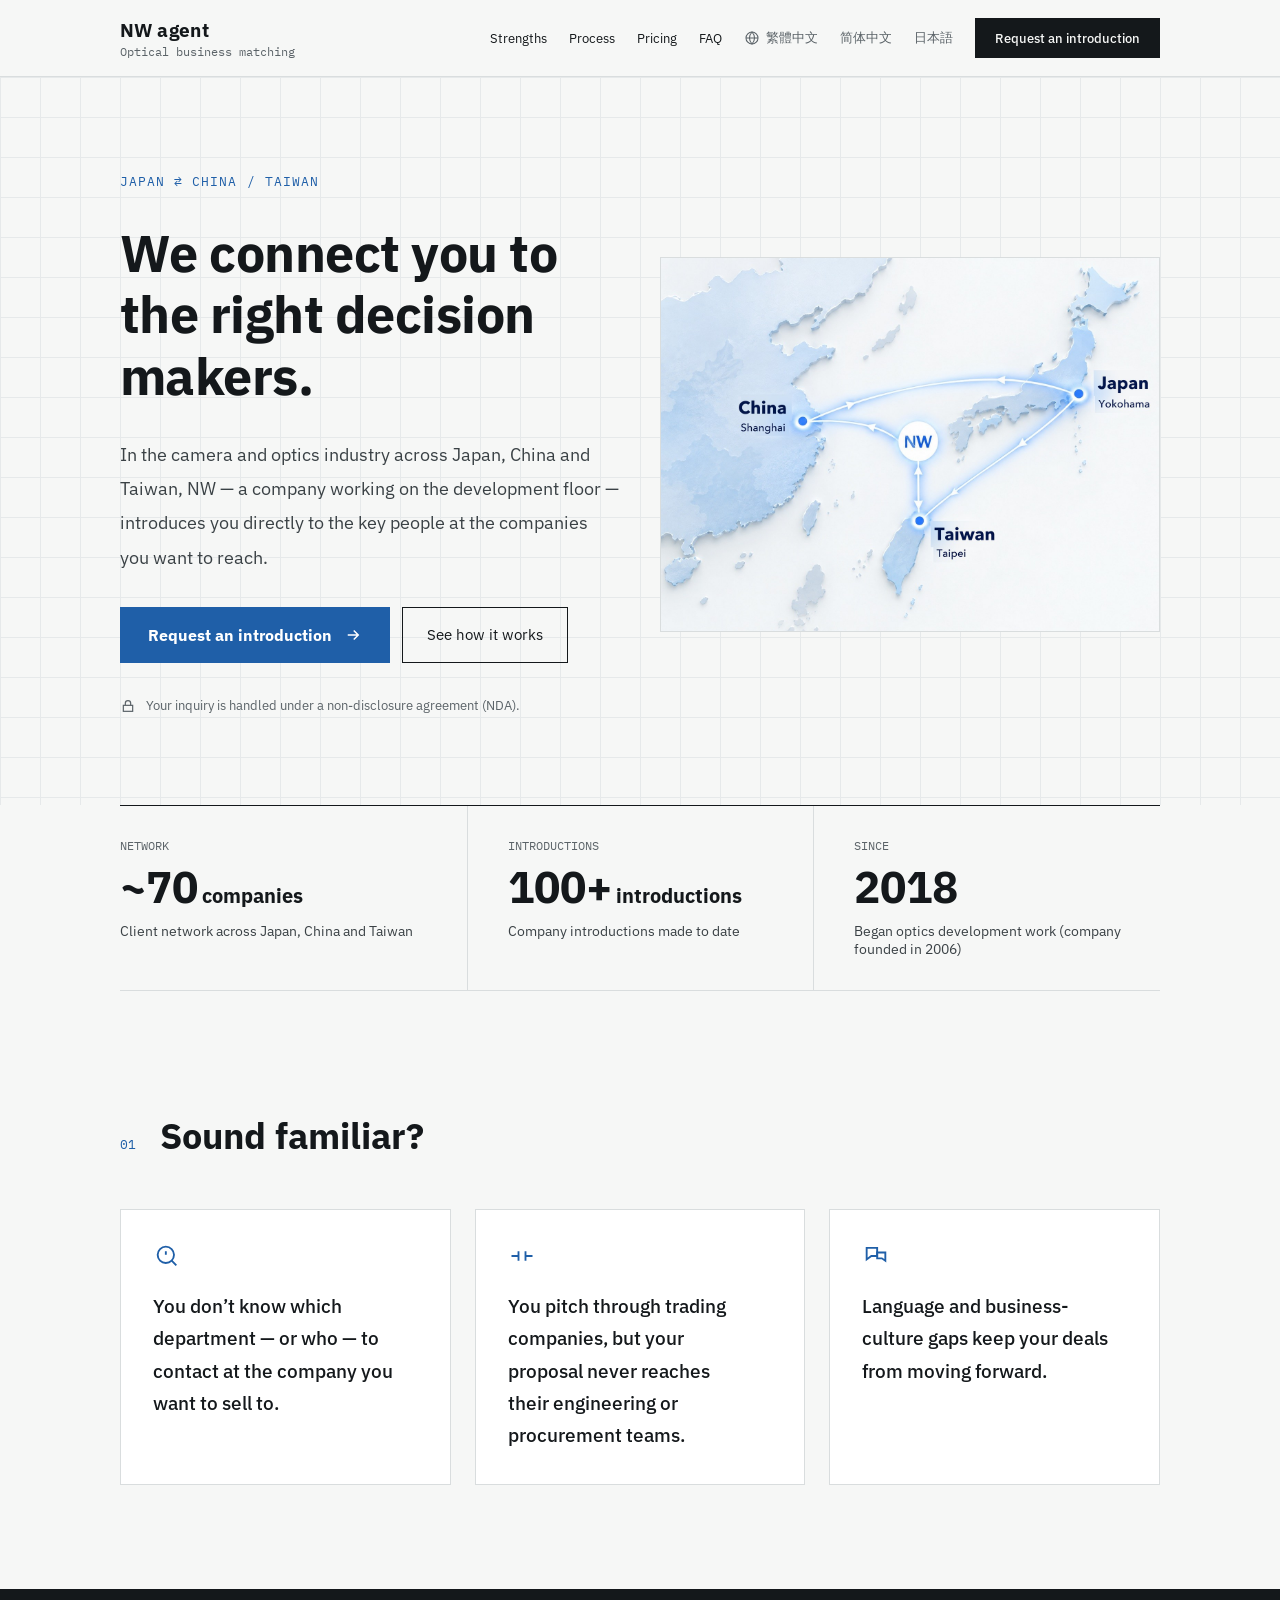
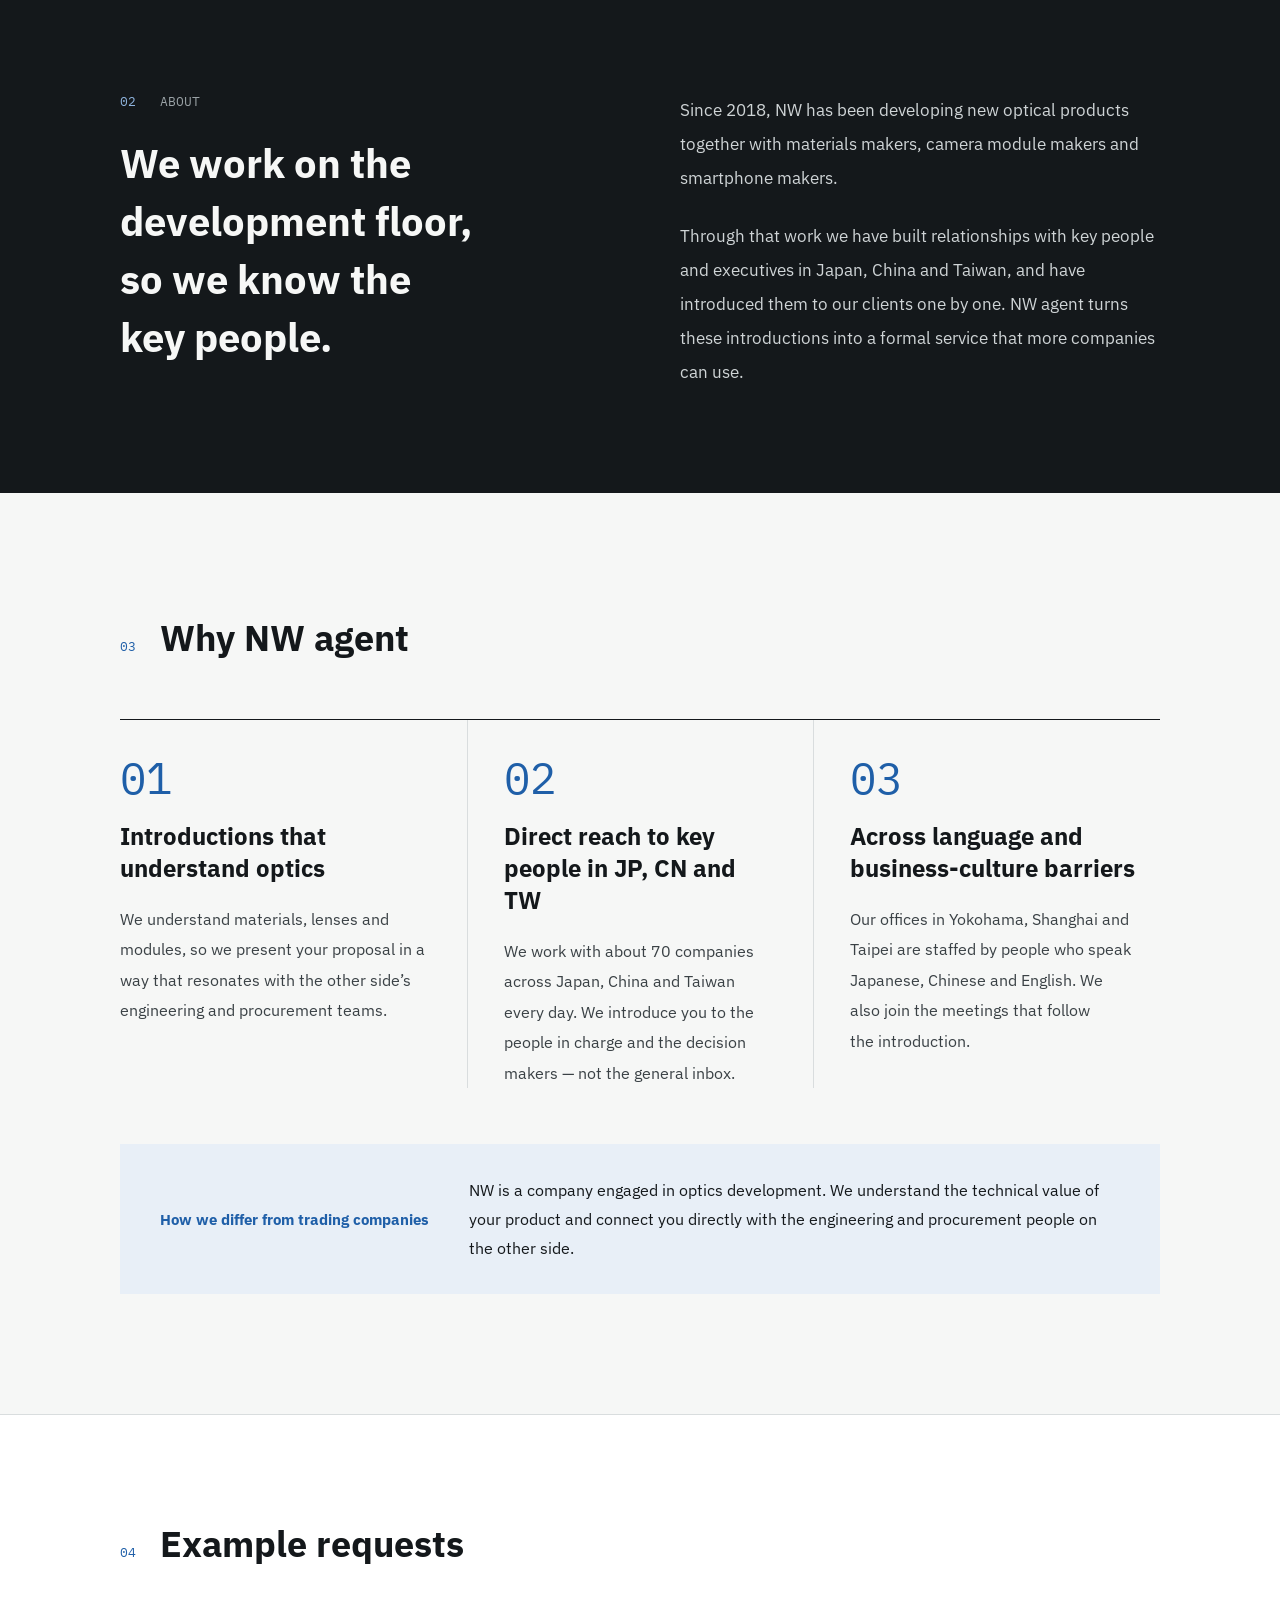
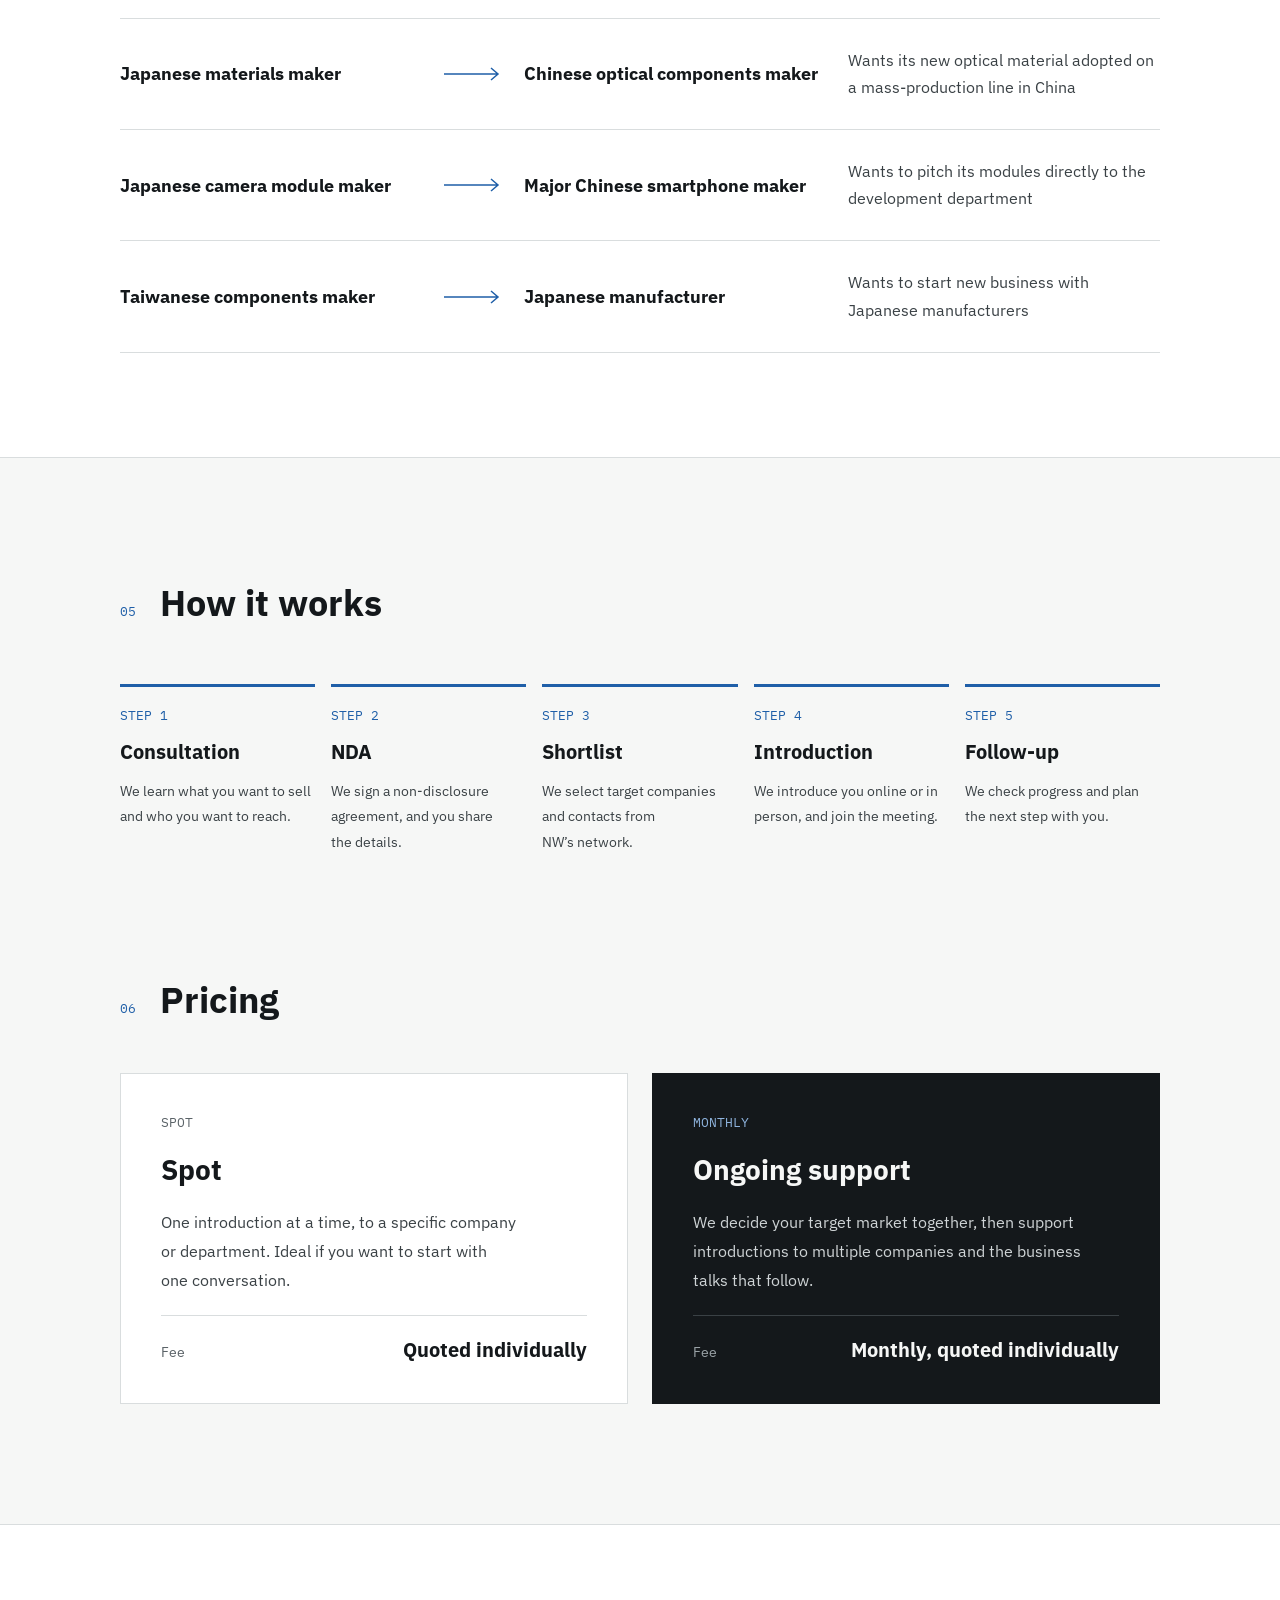
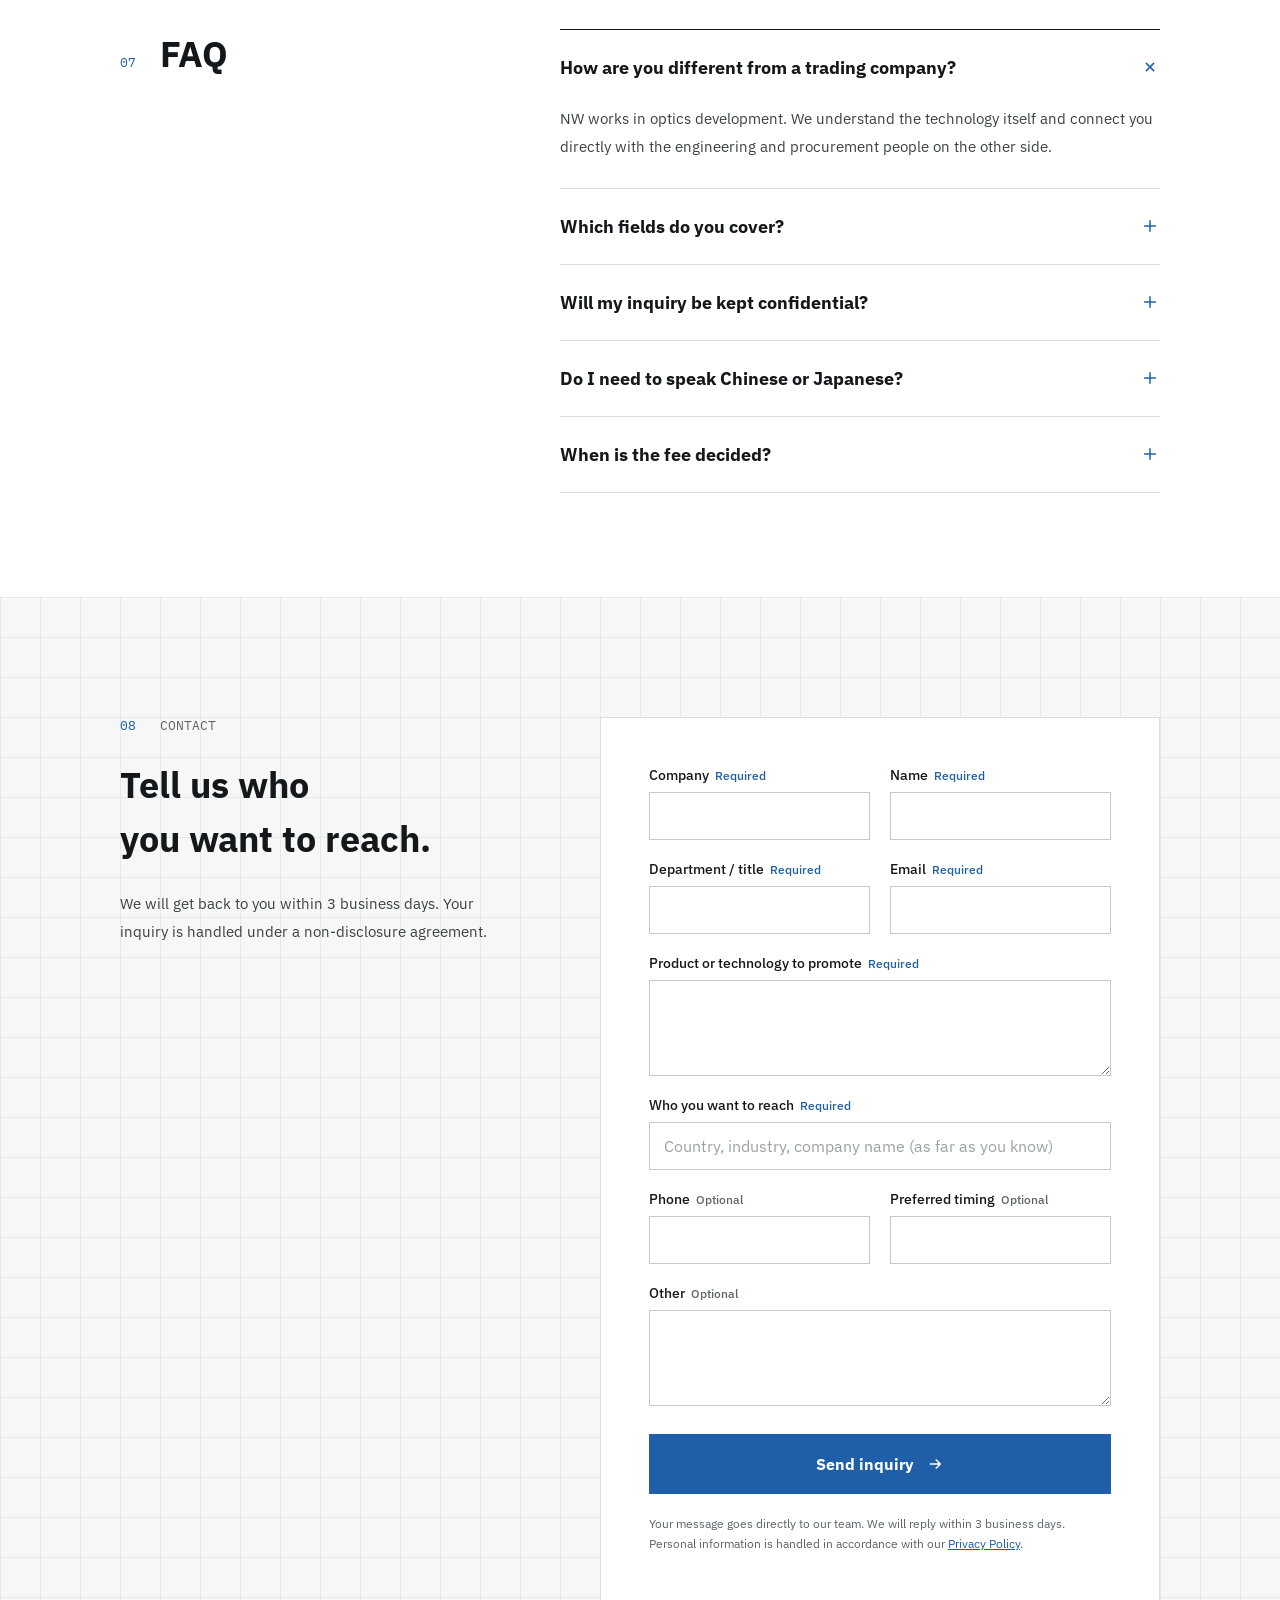
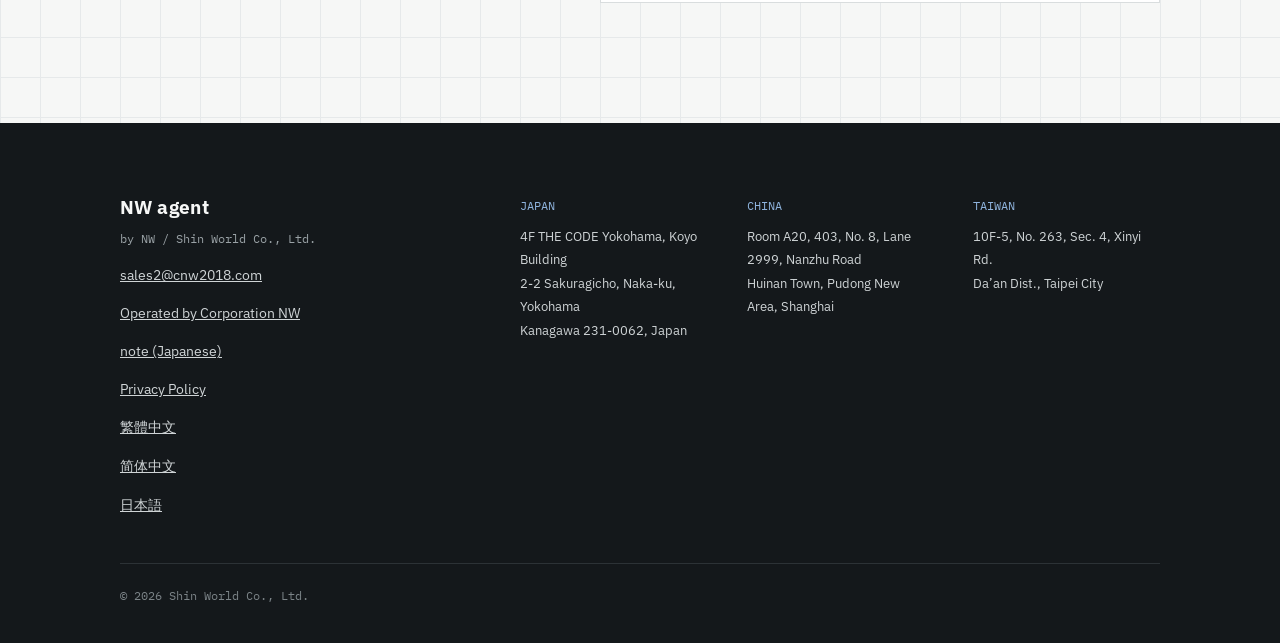
==== commit a23baad6: "簡体字中国語版（/zh-cn/）を追加する 繁體中文版から簡体字版を作った（tools/build_cn.py）。 言語切り替え・hreflang・問い合わせフォームの言語指定と、 送信中・完了メッセ" ====
--- a/en/index.html
+++ b/en/index.html
@@ -10,6 +10,7 @@
 <link rel="stylesheet" href="https://fonts.googleapis.com/css2?family=IBM+Plex+Mono:wght@400;500&family=IBM+Plex+Sans:wght@400;500;700&display=swap">
 <link rel="alternate" hreflang="ja" href="https://cnw2026.com/agent/">
 <link rel="alternate" hreflang="zh-Hant-TW" href="https://cnw2026.com/agent/zh-tw/">
+<link rel="alternate" hreflang="zh-Hans" href="https://cnw2026.com/agent/zh-cn/">
 <link rel="alternate" hreflang="en" href="https://cnw2026.com/agent/en/">
 <link rel="stylesheet" href="../css/style.css">
 </head>
@@ -30,6 +31,7 @@
       <a href="#pricing">Pricing</a>
       <a href="#faq">FAQ</a>
       <a class="lang-link" href="../zh-tw/" lang="zh-Hant-TW" hreflang="zh-Hant-TW"><svg width="16" height="16" viewBox="0 0 24 24" fill="none" stroke="currentColor" stroke-width="1.6" aria-hidden="true"><circle cx="12" cy="12" r="9"/><path d="M3 12h18M12 3c2.5 2.7 3.8 5.7 3.8 9s-1.3 6.3-3.8 9c-2.5-2.7-3.8-5.7-3.8-9S9.5 5.7 12 3z"/></svg>繁體中文</a>
+      <a class="lang-link" href="../zh-cn/" lang="zh-Hans-CN" hreflang="zh-Hans">简体中文</a>
       <a class="lang-link" href="../" lang="ja" hreflang="ja">日本語</a>
       <a class="nav-cta" href="#contact">Request an introduction</a>
     </nav>
@@ -299,6 +301,7 @@
         <a href="https://note.com/nw_agent" target="_blank" rel="noopener" lang="ja">note (Japanese)</a>
         <a href="../../en/privacy/">Privacy Policy</a>
         <a class="footer-lang" href="../zh-tw/" lang="zh-Hant-TW" hreflang="zh-Hant-TW">繁體中文</a>
+        <a class="footer-lang" href="../zh-cn/" lang="zh-Hans-CN" hreflang="zh-Hans">简体中文</a>
         <a class="footer-lang" href="../" lang="ja" hreflang="ja">日本語</a>
       </div>
       <address class="office">
